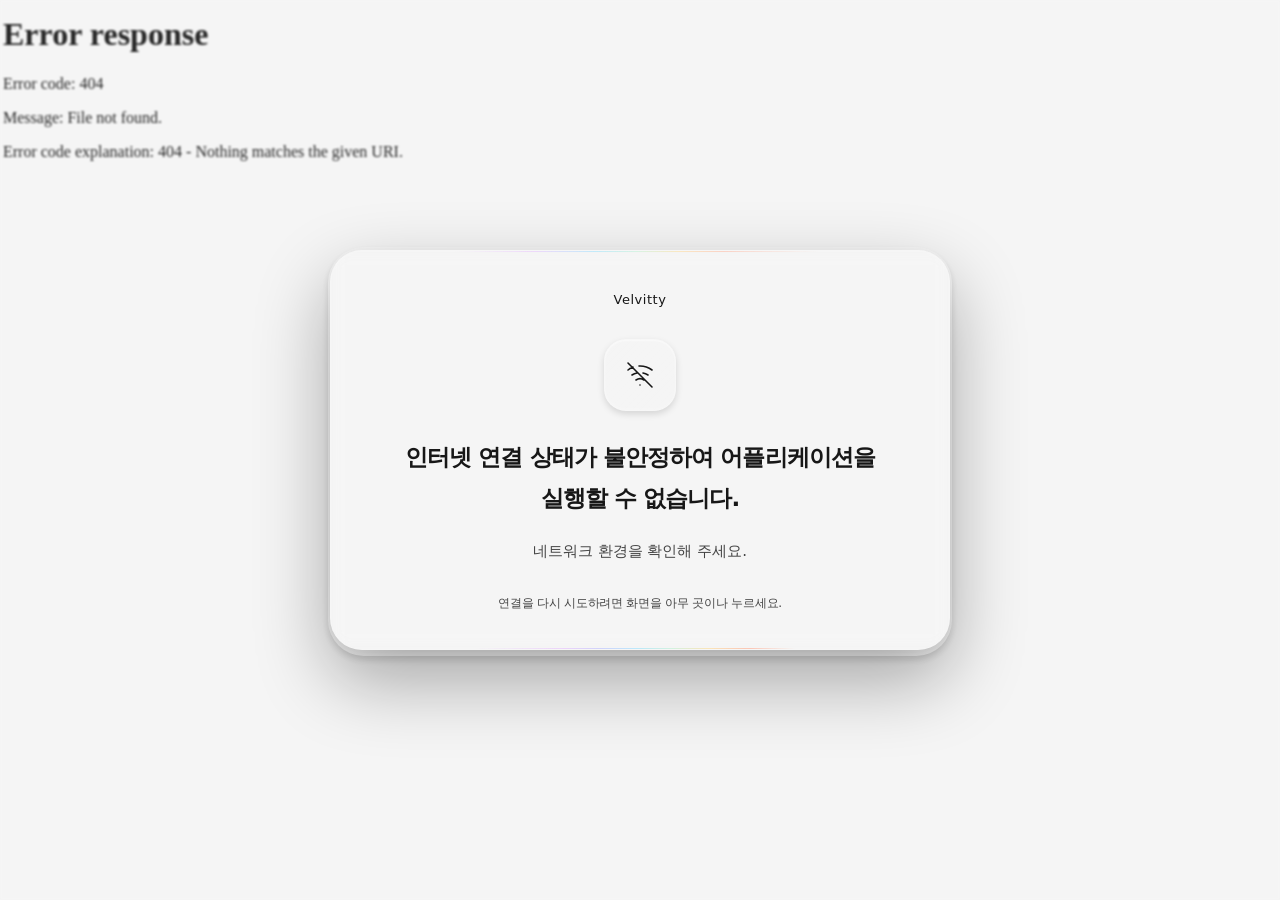
==== offline.html @ ba8aa524 "feat: add PWA launch and connection screens while preserving app paths Install manifests and scoped " ====
<!doctype html><html lang="ko"><head><meta charset="utf-8"><meta name="viewport" content="width=device-width,initial-scale=1"><meta name="theme-color" content="#181818"><title>Velvitty · 연결 확인</title><style>html{margin:0;min-height:100%;background:#181818}body{margin:0;position:fixed;inset:0;z-index:2147483647;display:grid;place-items:center;align-items:safe center;overflow:auto;box-sizing:border-box;padding:28px;background:var(--app-ui-background,#181818);color:#fff;font:16px/1.7 system-ui,-apple-system,"Noto Sans KR",sans-serif;text-align:center;isolation:isolate}
*{box-sizing:border-box}.app-backdrop{position:fixed;inset:-5px;z-index:-2;width:calc(100% + 10px);height:calc(100% + 10px);border:0;pointer-events:none;opacity:.84;filter:none;background:transparent}.scene{position:fixed;inset:0;z-index:-1;background:transparent;backdrop-filter:blur(1.3px);-webkit-backdrop-filter:blur(1.3px);pointer-events:none}
.glass{--lens-radius:32px;position:relative;isolation:isolate;width:min(620px,100%);padding:38px 42px 34px;border:1px solid #ffffff1a;border-radius:var(--lens-radius);background:transparent;backdrop-filter:blur(8.5px);-webkit-backdrop-filter:blur(8.5px);box-shadow:0 30px 75px #0005,0 3px 0 #ffffff05,inset 0 1px 2px #ffffff30,inset 0 -3px 4px #ffffff0d;pointer-events:none;filter:none;opacity:1}.lens-clip{position:absolute;inset:0;z-index:0;border-radius:inherit;overflow:hidden;pointer-events:none}.lens-optics{position:absolute;inset:0;z-index:0;border-radius:inherit;overflow:hidden;pointer-events:none;background:transparent;filter:none}.lens-copy{position:absolute;display:block;max-width:none;margin:0;padding:0;border:0;pointer-events:none;opacity:1;background:transparent;filter:none}.glass:before{content:"";position:absolute;z-index:2;inset:0;padding:1px;border-radius:inherit;pointer-events:none;background:conic-gradient(from 142deg at 50% 50%,transparent 0deg,#ff9d7f88 9deg,#ffd17377 19deg,#a8edc777 29deg,#88dcff88 39deg,#aeb4ff88 49deg,#e0acff77 59deg,transparent 78deg,transparent 175deg,#e0acff66 190deg,#88dcff77 205deg,#a8edc766 217deg,#ffd17366 229deg,#ff9d7f66 241deg,transparent 260deg,transparent 360deg);-webkit-mask:linear-gradient(#fff 0 0) content-box,linear-gradient(#fff 0 0);-webkit-mask-composite:xor;mask:linear-gradient(#fff 0 0) content-box,linear-gradient(#fff 0 0);mask-composite:exclude}.glass:after{content:"";position:absolute;z-index:2;inset:-4px -3px -7px;border-radius:calc(var(--lens-radius) + 4px);border:1px solid #ffffff0d;box-shadow:inset 0 -2px 3px #ffffff0d,0 4px 7px #0002;pointer-events:none}.brand{position:relative;z-index:3;margin:0 0 28px;color:#f4f4f4;font-size:13px;font-weight:500;letter-spacing:.04em;overflow-wrap:anywhere;text-shadow:0 1px 4px #0007}.symbol{position:relative;z-index:3;display:grid;place-items:center;width:72px;height:72px;margin:0 auto 26px;border:1px solid #ffffff35;border-radius:22px;background:linear-gradient(135deg,#ffffff14,#ffffff02);box-shadow:inset 0 1px 1px #ffffff70,inset 0 -2px 2px #ffffff20,0 3px 7px #0002;color:#fff}.symbol svg{width:32px;height:32px}.primary{position:relative;z-index:3;margin:0;font-size:clamp(18px,2.8vw,23px);line-height:1.75;font-weight:600;letter-spacing:-.04em;word-break:keep-all;overflow-wrap:anywhere;text-shadow:0 1px 5px #0008}.secondary{position:relative;z-index:3;margin:20px 0 29px;color:#f1f1f1;font-size:15px;line-height:1.75;word-break:keep-all;text-shadow:0 1px 4px #0007}.retry-note{position:relative;z-index:3;margin:27px 0 0;color:#e5e5e5;font-size:12px;line-height:1.8;word-break:keep-all;letter-spacing:-.02em;text-shadow:0 1px 3px #0006}.retry-surface{position:fixed;inset:0;z-index:5;width:100%;height:100%;margin:0;padding:0;border:0;background:transparent;cursor:pointer;outline:none}.retry-surface:focus-visible~.glass{outline:3px solid #fff;outline-offset:10px}
@media(max-width:540px){body{padding:20px}.glass{padding:28px 23px}.brand{margin-bottom:25px}.symbol{width:64px;height:64px;margin-bottom:23px}.secondary{font-size:14px;margin-top:17px;margin-bottom:25px}}

.glass{--lens-ink:#fff;--lens-muted:#ededed}.glass[data-surface="light"]{--lens-ink:#171717;--lens-muted:#444}.glass :is(.brand,.primary,.symbol){color:var(--lens-ink)}.glass :is(.secondary,.retry-note){color:var(--lens-muted)}.glass[data-surface="light"] :is(.brand,.primary,.secondary,.retry-note){text-shadow:none}
</style></head><body><iframe class="app-backdrop" src="./pwa-ui.html" title="" sandbox="allow-same-origin" tabindex="-1" inert aria-hidden="true"></iframe><button class="retry-surface" type="button" onclick="location.reload()" aria-label="연결을 다시 시도하려면 화면을 아무 곳이나 누르세요."></button><div class="scene" aria-hidden="true"></div><main class="glass" role="alert" aria-live="assertive" aria-labelledby="connection-message" aria-describedby="connection-guide"><h1 class="brand">Velvitty</h1><div class="symbol"><svg viewBox="0 0 32 32" fill="none" stroke="currentColor" stroke-width="1.6" stroke-linecap="round" stroke-linejoin="round" aria-hidden="true"><path d="M4 11a20 20 0 0 1 5-3m6-1a20 20 0 0 1 13 4M8 16a13 13 0 0 1 5-2m6 0a13 13 0 0 1 5 2M12 21a7 7 0 0 1 8 0M16 26h.01M4 4l24 24"/></svg></div><p class="primary" id="connection-message">인터넷 연결 상태가 불안정하여 어플리케이션을 실행할 수 없습니다.</p><p class="secondary" id="connection-guide">네트워크 환경을 확인해 주세요.</p><p class="retry-note">연결을 다시 시도하려면 화면을 아무 곳이나 누르세요.</p></main><script>function installGlassLens(root) {
  const doc = root.ownerDocument || root;
  const glass = root.querySelector('.glass');
  const backdrop = root.querySelector('.app-backdrop');
  if (!glass || !backdrop || glass.querySelector('.lens-optics')) return;
  const optics = doc.createElement('div');
  optics.className = 'lens-optics';
  optics.setAttribute('aria-hidden', 'true');
  const replica = doc.createElement('div');
  replica.className = 'lens-copy';
  replica.inert = true;
  const uiRoot = replica.attachShadow({mode: 'open'});
  optics.append(replica);
  const clip = doc.createElement('div');
  clip.className = 'lens-clip';
  clip.append(optics);
  glass.prepend(clip);
  const ns = 'http://www.w3.org/2000/svg';
  const id = 'pwa-glass-lens-' + Math.random().toString(36).slice(2);
  const svg = doc.createElementNS(ns, 'svg');
  svg.setAttribute('width', '0');
  svg.setAttribute('height', '0');
  svg.setAttribute('aria-hidden', 'true');
  svg.style.cssText = 'position:absolute;width:0;height:0;overflow:hidden;pointer-events:none';
  const defs = doc.createElementNS(ns, 'defs');
  const filter = doc.createElementNS(ns, 'filter');
  filter.id = id;
  filter.setAttribute('filterUnits', 'userSpaceOnUse');
  filter.setAttribute('x', '0');
  filter.setAttribute('y', '0');
  filter.setAttribute('color-interpolation-filters', 'sRGB');
  const map = doc.createElementNS(ns, 'feImage');
  map.setAttribute('result', 'normal');
  map.setAttribute('preserveAspectRatio', 'none');
  filter.append(map);
  const frost = doc.createElementNS(ns, 'feGaussianBlur');
  frost.setAttribute('in', 'SourceGraphic');
  frost.setAttribute('stdDeviation', '8.5');
  frost.setAttribute('result', 'frosted-ui');
  filter.append(frost);
  const channels = [
    ['r', 72, '1 0 0 0 0  0 0 0 0 0  0 0 0 0 0  0 0 0 1 0'],
    ['g', 64, '0 0 0 0 0  0 1 0 0 0  0 0 0 0 0  0 0 0 1 0'],
    ['b', 56, '0 0 0 0 0  0 0 0 0 0  0 0 1 0 0  0 0 0 1 0']
  ];
  for (const [channel, scale, values] of channels) {
    const displace = doc.createElementNS(ns, 'feDisplacementMap');
    displace.setAttribute('in', 'frosted-ui');
    displace.setAttribute('in2', 'normal');
    displace.setAttribute('scale', scale);
    displace.setAttribute('xChannelSelector', 'R');
    displace.setAttribute('yChannelSelector', 'G');
    displace.setAttribute('result', channel + '-displaced');
    const color = doc.createElementNS(ns, 'feColorMatrix');
    color.setAttribute('in', channel + '-displaced');
    color.setAttribute('values', values);
    color.setAttribute('result', channel);
    filter.append(displace, color);
  }
  const blendRG = doc.createElementNS(ns, 'feBlend');
  blendRG.setAttribute('in', 'r');
  blendRG.setAttribute('in2', 'g');
  blendRG.setAttribute('mode', 'screen');
  blendRG.setAttribute('result', 'rg');
  const blendRGB = doc.createElementNS(ns, 'feBlend');
  blendRGB.setAttribute('in', 'rg');
  blendRGB.setAttribute('in2', 'b');
  blendRGB.setAttribute('mode', 'screen');
  filter.append(blendRG, blendRGB);
  defs.append(filter);
  svg.append(defs);
  doc.body.append(svg);
  const canvas = doc.createElement('canvas');
  const ctx = canvas.getContext('2d');
  if (!ctx) return;
  let previous = '';
  let scheduled = false;
  function update() {
    scheduled = false;
    const box = optics.getBoundingClientRect();
    const w = Math.max(1, Math.ceil(box.width));
    const h = Math.max(1, Math.ceil(box.height));
    replica.style.filter = 'blur(' + Math.min(10, Math.max(7, w * .014)) + 'px)';
    replica.style.width = (innerWidth + 10) + 'px';
    replica.style.height = (innerHeight + 10) + 'px';
    replica.style.left = (-box.left - 5) + 'px';
    replica.style.top = (-box.top - 5) + 'px';
    const size = w + ':' + h;
    if (size === previous) return;
    previous = size;
    canvas.width = w;
    canvas.height = h;
    const image = ctx.createImageData(w, h);
    const radius = Math.min(32, w / 2, h / 2);
    const bevel = Math.min(28, w * .08, h * .08);
    for (let y = 0; y < h; y++) for (let x = 0; x < w; x++) {
      const dx = x + .5 - w / 2;
      const dy = y + .5 - h / 2;
      const qx = Math.abs(dx) - (w / 2 - radius);
      const qy = Math.abs(dy) - (h / 2 - radius);
      const ox = Math.max(qx, 0);
      const oy = Math.max(qy, 0);
      const length = Math.hypot(ox, oy);
      const distance = Math.min(Math.max(qx, qy), 0) + length - radius;
      let nx = 0, ny = 0;
      if (length > 0) { nx = Math.sign(dx) * ox / length; ny = Math.sign(dy) * oy / length; }
      else if (qx > qy) nx = Math.sign(dx); else ny = Math.sign(dy);
      const edge = Math.max(0, Math.min(1, 1 + distance / bevel));
      const bend = 18 * edge * edge * (2 - edge);
      const shiftX = -nx * bend - dx * .012;
      const shiftY = -ny * bend - dy * .012;
      const p = (y * w + x) * 4;
      image.data[p] = Math.max(0, Math.min(255, 128 + shiftX * 127 / 32));
      image.data[p + 1] = Math.max(0, Math.min(255, 128 + shiftY * 127 / 32));
      image.data[p + 2] = 128;
      image.data[p + 3] = 255;
    }
    ctx.putImageData(image, 0, 0);
    map.setAttribute('width', w);
    map.setAttribute('height', h);
    map.setAttribute('href', canvas.toDataURL('image/png'));
    filter.setAttribute('width', w);
    filter.setAttribute('height', h);
    frost.setAttribute('stdDeviation', Math.min(10, Math.max(7, w * .014)));
    optics.style.filter = 'url("#' + id + '")';
  }
  function schedule() { if (!scheduled) { scheduled = true; requestAnimationFrame(update); } }
  function copyStaticUI() {
    try {
      const page = backdrop.contentDocument;
      if (!page?.documentElement) return;
      const style = page.defaultView.getComputedStyle(page.body);
      let background = style.backgroundColor;
      let values = background.match(/[\d.]+/g)?.map(Number);
      if (!values || (values.length > 3 && values[3] < .9)) {
        background = page.defaultView.getComputedStyle(page.documentElement).backgroundColor;
        values = background.match(/[\d.]+/g)?.map(Number);
      }
      if (!values || (values.length > 3 && values[3] < .9)) {
        const ink = style.color.match(/[\d.]+/g)?.map(Number) || [240,240,240];
        values = (ink[0]+ink[1]+ink[2])/3 > 140 ? [24,24,24] : [245,245,245];
        background = 'rgb(' + values.join(',') + ')';
      }
      const light = .2126*values[0]+.7152*values[1]+.0722*values[2] > 140;
      glass.dataset.surface = light ? 'light' : 'dark';
      const surface = root.host || doc.body;
      surface.style.setProperty('--app-ui-background', background);
      const ui = doc.importNode(page.documentElement, true);
      ui.querySelectorAll('script,iframe,object,embed,meta,base').forEach(node => node.remove());
      for (const element of ui.querySelectorAll('*')) {
        for (const attribute of [...element.attributes]) if (/^on/i.test(attribute.name)) element.removeAttribute(attribute.name);
      }
      for (const style of ui.querySelectorAll('style')) style.textContent = style.textContent.replace(/:root\b/g, 'html');
      ui.inert = true;
      uiRoot.replaceChildren(ui);
      schedule();
    } catch (_) { /* The border-only lens remains available if a snapshot is not ready. */ }
  }
  backdrop.addEventListener('load', copyStaticUI);
  copyStaticUI();
  if ('ResizeObserver' in window) new ResizeObserver(schedule).observe(glass);
  addEventListener('resize', schedule, {passive: true});
  addEventListener('scroll', schedule, {passive: true, capture: true});
  root.host?.addEventListener('scroll', schedule, {passive: true});
  schedule();
}

installGlassLens(document);</script></body></html>
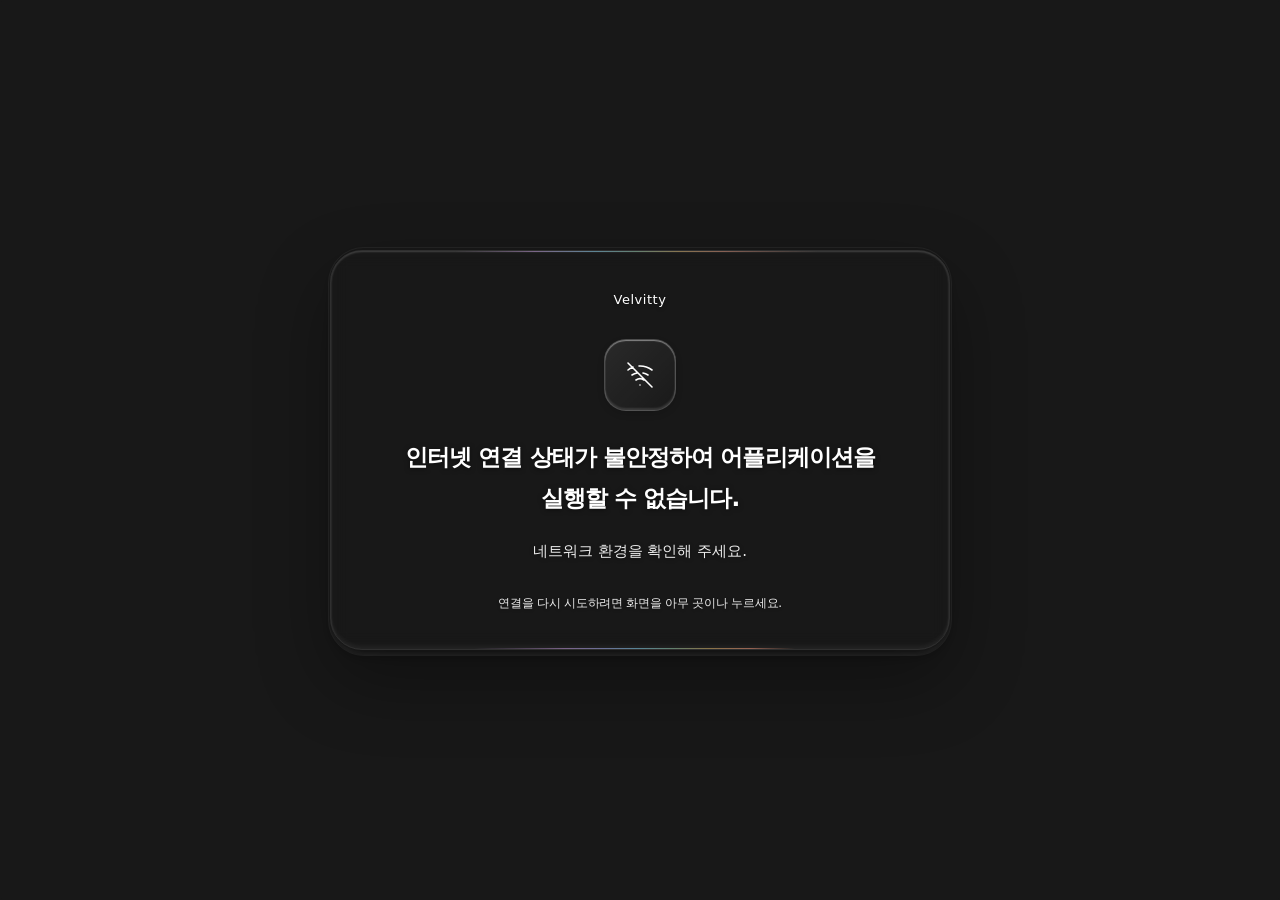
==== commit d4754f96: "fix: render offline glass background from the saved static app UI Hydrate the sandboxed background f" ====
--- a/offline.html
+++ b/offline.html
@@ -4,11 +4,16 @@
 @media(max-width:540px){body{padding:20px}.glass{padding:28px 23px}.brand{margin-bottom:25px}.symbol{width:64px;height:64px;margin-bottom:23px}.secondary{font-size:14px;margin-top:17px;margin-bottom:25px}}
 
 .glass{--lens-ink:#fff;--lens-muted:#ededed}.glass[data-surface="light"]{--lens-ink:#171717;--lens-muted:#444}.glass :is(.brand,.primary,.symbol){color:var(--lens-ink)}.glass :is(.secondary,.retry-note){color:var(--lens-muted)}.glass[data-surface="light"] :is(.brand,.primary,.secondary,.retry-note){text-shadow:none}
-</style></head><body><iframe class="app-backdrop" src="./pwa-ui.html" title="" sandbox="allow-same-origin" tabindex="-1" inert aria-hidden="true"></iframe><button class="retry-surface" type="button" onclick="location.reload()" aria-label="연결을 다시 시도하려면 화면을 아무 곳이나 누르세요."></button><div class="scene" aria-hidden="true"></div><main class="glass" role="alert" aria-live="assertive" aria-labelledby="connection-message" aria-describedby="connection-guide"><h1 class="brand">Velvitty</h1><div class="symbol"><svg viewBox="0 0 32 32" fill="none" stroke="currentColor" stroke-width="1.6" stroke-linecap="round" stroke-linejoin="round" aria-hidden="true"><path d="M4 11a20 20 0 0 1 5-3m6-1a20 20 0 0 1 13 4M8 16a13 13 0 0 1 5-2m6 0a13 13 0 0 1 5 2M12 21a7 7 0 0 1 8 0M16 26h.01M4 4l24 24"/></svg></div><p class="primary" id="connection-message">인터넷 연결 상태가 불안정하여 어플리케이션을 실행할 수 없습니다.</p><p class="secondary" id="connection-guide">네트워크 환경을 확인해 주세요.</p><p class="retry-note">연결을 다시 시도하려면 화면을 아무 곳이나 누르세요.</p></main><script>function installGlassLens(root) {
+</style></head><body><iframe class="app-backdrop" title="" sandbox="allow-same-origin" tabindex="-1" inert aria-hidden="true"></iframe><button class="retry-surface" type="button" onclick="location.reload()" aria-label="연결을 다시 시도하려면 화면을 아무 곳이나 누르세요."></button><div class="scene" aria-hidden="true"></div><main class="glass" role="alert" aria-live="assertive" aria-labelledby="connection-message" aria-describedby="connection-guide"><h1 class="brand">Velvitty</h1><div class="symbol"><svg viewBox="0 0 32 32" fill="none" stroke="currentColor" stroke-width="1.6" stroke-linecap="round" stroke-linejoin="round" aria-hidden="true"><path d="M4 11a20 20 0 0 1 5-3m6-1a20 20 0 0 1 13 4M8 16a13 13 0 0 1 5-2m6 0a13 13 0 0 1 5 2M12 21a7 7 0 0 1 8 0M16 26h.01M4 4l24 24"/></svg></div><p class="primary" id="connection-message">인터넷 연결 상태가 불안정하여 어플리케이션을 실행할 수 없습니다.</p><p class="secondary" id="connection-guide">네트워크 환경을 확인해 주세요.</p><p class="retry-note">연결을 다시 시도하려면 화면을 아무 곳이나 누르세요.</p></main><script>function installGlassLens(root) {
   const doc = root.ownerDocument || root;
   const glass = root.querySelector('.glass');
   const backdrop = root.querySelector('.app-backdrop');
   if (!glass || !backdrop || glass.querySelector('.lens-optics')) return;
+  // Sandboxed background frames cannot rely on service-worker navigation.
+  // Read only this application's saved UI and embed it without a network request.
+  backdrop.removeAttribute('src');
+  const uiScope = new URL('./', location.href).href;
+  readStaticUIFromCache(uiScope).then(html => { if (html) backdrop.srcdoc = html; }).catch(() => {});
   const optics = doc.createElement('div');
   optics.className = 'lens-optics';
   optics.setAttribute('aria-hidden', 'true');
@@ -134,7 +139,7 @@
   function copyStaticUI() {
     try {
       const page = backdrop.contentDocument;
-      if (!page?.documentElement) return;
+      if (!page?.documentElement || page.URL === 'about:blank') return;
       const style = page.defaultView.getComputedStyle(page.body);
       let background = style.backgroundColor;
       let values = background.match(/[\d.]+/g)?.map(Number);
@@ -171,4 +176,19 @@
   schedule();
 }
 
+async function readStaticUIFromCache(scopeURL) {
+  if (typeof caches === 'undefined') return '';
+  const marker = ':' + encodeURIComponent(scopeURL) + ':';
+  const uiURL = new URL('./pwa-ui.html', scopeURL).href;
+  const names = (await caches.keys()).filter(name => name.startsWith('velvitty-pwa:') && name.includes(marker) && name.endsWith(':shell')).reverse();
+  for (const cacheName of names) {
+    const response = await caches.match(uiURL, {cacheName});
+    if (response?.ok) {
+      const html = await response.text();
+      if (html.trim()) return html;
+    }
+  }
+  return '';
+}
+
 installGlassLens(document);</script></body></html>
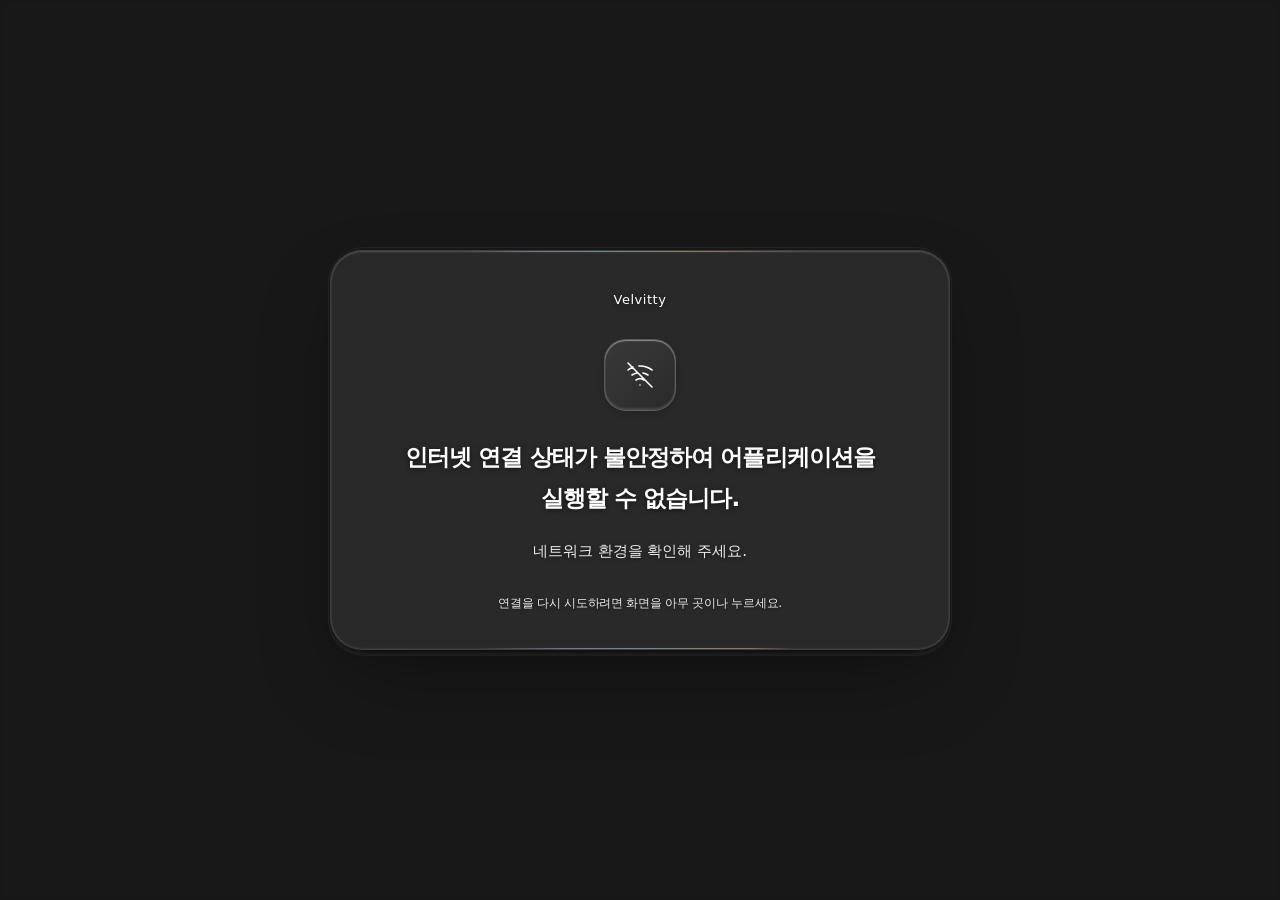
==== commit d5d96698: "feat: show immediate PWA startup feedback and adaptive glass panels Show the existing connection not" ====
--- a/offline.html
+++ b/offline.html
@@ -1,6 +1,6 @@
 <!doctype html><html lang="ko"><head><meta charset="utf-8"><meta name="viewport" content="width=device-width,initial-scale=1"><meta name="theme-color" content="#181818"><title>Velvitty · 연결 확인</title><style>html{margin:0;min-height:100%;background:#181818}body{margin:0;position:fixed;inset:0;z-index:2147483647;display:grid;place-items:center;align-items:safe center;overflow:auto;box-sizing:border-box;padding:28px;background:var(--app-ui-background,#181818);color:#fff;font:16px/1.7 system-ui,-apple-system,"Noto Sans KR",sans-serif;text-align:center;isolation:isolate}
-*{box-sizing:border-box}.app-backdrop{position:fixed;inset:-5px;z-index:-2;width:calc(100% + 10px);height:calc(100% + 10px);border:0;pointer-events:none;opacity:.84;filter:none;background:transparent}.scene{position:fixed;inset:0;z-index:-1;background:transparent;backdrop-filter:blur(1.3px);-webkit-backdrop-filter:blur(1.3px);pointer-events:none}
-.glass{--lens-radius:32px;position:relative;isolation:isolate;width:min(620px,100%);padding:38px 42px 34px;border:1px solid #ffffff1a;border-radius:var(--lens-radius);background:transparent;backdrop-filter:blur(8.5px);-webkit-backdrop-filter:blur(8.5px);box-shadow:0 30px 75px #0005,0 3px 0 #ffffff05,inset 0 1px 2px #ffffff30,inset 0 -3px 4px #ffffff0d;pointer-events:none;filter:none;opacity:1}.lens-clip{position:absolute;inset:0;z-index:0;border-radius:inherit;overflow:hidden;pointer-events:none}.lens-optics{position:absolute;inset:0;z-index:0;border-radius:inherit;overflow:hidden;pointer-events:none;background:transparent;filter:none}.lens-copy{position:absolute;display:block;max-width:none;margin:0;padding:0;border:0;pointer-events:none;opacity:1;background:transparent;filter:none}.glass:before{content:"";position:absolute;z-index:2;inset:0;padding:1px;border-radius:inherit;pointer-events:none;background:conic-gradient(from 142deg at 50% 50%,transparent 0deg,#ff9d7f88 9deg,#ffd17377 19deg,#a8edc777 29deg,#88dcff88 39deg,#aeb4ff88 49deg,#e0acff77 59deg,transparent 78deg,transparent 175deg,#e0acff66 190deg,#88dcff77 205deg,#a8edc766 217deg,#ffd17366 229deg,#ff9d7f66 241deg,transparent 260deg,transparent 360deg);-webkit-mask:linear-gradient(#fff 0 0) content-box,linear-gradient(#fff 0 0);-webkit-mask-composite:xor;mask:linear-gradient(#fff 0 0) content-box,linear-gradient(#fff 0 0);mask-composite:exclude}.glass:after{content:"";position:absolute;z-index:2;inset:-4px -3px -7px;border-radius:calc(var(--lens-radius) + 4px);border:1px solid #ffffff0d;box-shadow:inset 0 -2px 3px #ffffff0d,0 4px 7px #0002;pointer-events:none}.brand{position:relative;z-index:3;margin:0 0 28px;color:#f4f4f4;font-size:13px;font-weight:500;letter-spacing:.04em;overflow-wrap:anywhere;text-shadow:0 1px 4px #0007}.symbol{position:relative;z-index:3;display:grid;place-items:center;width:72px;height:72px;margin:0 auto 26px;border:1px solid #ffffff35;border-radius:22px;background:linear-gradient(135deg,#ffffff14,#ffffff02);box-shadow:inset 0 1px 1px #ffffff70,inset 0 -2px 2px #ffffff20,0 3px 7px #0002;color:#fff}.symbol svg{width:32px;height:32px}.primary{position:relative;z-index:3;margin:0;font-size:clamp(18px,2.8vw,23px);line-height:1.75;font-weight:600;letter-spacing:-.04em;word-break:keep-all;overflow-wrap:anywhere;text-shadow:0 1px 5px #0008}.secondary{position:relative;z-index:3;margin:20px 0 29px;color:#f1f1f1;font-size:15px;line-height:1.75;word-break:keep-all;text-shadow:0 1px 4px #0007}.retry-note{position:relative;z-index:3;margin:27px 0 0;color:#e5e5e5;font-size:12px;line-height:1.8;word-break:keep-all;letter-spacing:-.02em;text-shadow:0 1px 3px #0006}.retry-surface{position:fixed;inset:0;z-index:5;width:100%;height:100%;margin:0;padding:0;border:0;background:transparent;cursor:pointer;outline:none}.retry-surface:focus-visible~.glass{outline:3px solid #fff;outline-offset:10px}
+*{box-sizing:border-box}.app-backdrop{position:fixed;inset:-5px;z-index:-2;width:calc(100% + 10px);height:calc(100% + 10px);border:0;pointer-events:none;opacity:.84;filter:none;background:transparent}.scene{position:fixed;inset:0;z-index:-1;background:transparent;backdrop-filter:blur(1.8px);-webkit-backdrop-filter:blur(1.8px);pointer-events:none}
+.glass{--lens-radius:32px;position:relative;isolation:isolate;width:min(620px,100%);padding:38px 42px 34px;border:1px solid #ffffff1a;border-radius:var(--lens-radius);background:rgb(var(--glass-rgb,255 255 255)/var(--glass-alpha,.075));backdrop-filter:blur(8.5px);-webkit-backdrop-filter:blur(8.5px);box-shadow:0 36px 88px -22px rgb(0 0 0/var(--glass-shadow-opacity,.34)),0 12px 32px -10px #0000002e,0 2px 8px -3px #0000001a,inset 0 1px 2px #ffffff30,inset 0 -1px 2px #ffffff12;pointer-events:none;filter:none;opacity:1}.lens-clip{position:absolute;inset:0;z-index:0;border-radius:inherit;overflow:hidden;pointer-events:none}.lens-optics{position:absolute;inset:0;z-index:0;border-radius:inherit;overflow:hidden;pointer-events:none;background:transparent;filter:none}.lens-copy{position:absolute;display:block;max-width:none;margin:0;padding:0;border:0;pointer-events:none;opacity:calc(1 - var(--glass-alpha,.075));background:transparent;filter:none}.glass:before{content:"";position:absolute;z-index:2;inset:0;padding:1px;border-radius:inherit;pointer-events:none;background:conic-gradient(from 142deg at 50% 50%,transparent 0deg,#ff9d7f88 9deg,#ffd17377 19deg,#a8edc777 29deg,#88dcff88 39deg,#aeb4ff88 49deg,#e0acff77 59deg,transparent 78deg,transparent 175deg,#e0acff66 190deg,#88dcff77 205deg,#a8edc766 217deg,#ffd17366 229deg,#ff9d7f66 241deg,transparent 260deg,transparent 360deg);-webkit-mask:linear-gradient(#fff 0 0) content-box,linear-gradient(#fff 0 0);-webkit-mask-composite:xor;mask:linear-gradient(#fff 0 0) content-box,linear-gradient(#fff 0 0);mask-composite:exclude}.glass:after{content:"";position:absolute;z-index:2;inset:-4px -3px -7px;border-radius:calc(var(--lens-radius) + 4px);border:1px solid #ffffff0d;box-shadow:inset 0 -2px 3px #ffffff0d;pointer-events:none}.brand{position:relative;z-index:3;margin:0 0 28px;color:#f4f4f4;font-size:13px;font-weight:500;letter-spacing:.04em;overflow-wrap:anywhere;text-shadow:0 1px 4px #0007}.symbol{position:relative;z-index:3;display:grid;place-items:center;width:72px;height:72px;margin:0 auto 26px;border:1px solid #ffffff35;border-radius:22px;background:linear-gradient(135deg,#ffffff14,#ffffff02);box-shadow:inset 0 1px 1px #ffffff70,inset 0 -2px 2px #ffffff20,0 3px 7px #0002;color:#fff}.symbol svg{width:32px;height:32px}.primary{position:relative;z-index:3;margin:0;font-size:clamp(18px,2.8vw,23px);line-height:1.75;font-weight:600;letter-spacing:-.04em;word-break:keep-all;overflow-wrap:anywhere;text-shadow:0 1px 5px #0008}.secondary{position:relative;z-index:3;margin:20px 0 29px;color:#f1f1f1;font-size:15px;line-height:1.75;word-break:keep-all;text-shadow:0 1px 4px #0007}.retry-note{position:relative;z-index:3;margin:27px 0 0;color:#e5e5e5;font-size:12px;line-height:1.8;word-break:keep-all;letter-spacing:-.02em;text-shadow:0 1px 3px #0006}.retry-surface{position:fixed;inset:0;z-index:5;width:100%;height:100%;margin:0;padding:0;border:0;background:transparent;cursor:pointer;outline:none}.retry-surface:focus-visible~.glass{outline:3px solid #fff;outline-offset:10px}
 @media(max-width:540px){body{padding:20px}.glass{padding:28px 23px}.brand{margin-bottom:25px}.symbol{width:64px;height:64px;margin-bottom:23px}.secondary{font-size:14px;margin-top:17px;margin-bottom:25px}}
 
 .glass{--lens-ink:#fff;--lens-muted:#ededed}.glass[data-surface="light"]{--lens-ink:#171717;--lens-muted:#444}.glass :is(.brand,.primary,.symbol){color:var(--lens-ink)}.glass :is(.secondary,.retry-note){color:var(--lens-muted)}.glass[data-surface="light"] :is(.brand,.primary,.secondary,.retry-note){text-shadow:none}
@@ -154,6 +154,7 @@
       }
       const light = .2126*values[0]+.7152*values[1]+.0722*values[2] > 140;
       glass.dataset.surface = light ? 'light' : 'dark';
+      applyGlassMaterial(glass, (.2126 * values[0] + .7152 * values[1] + .0722 * values[2]) / 255, light);
       const surface = root.host || doc.body;
       surface.style.setProperty('--app-ui-background', background);
       const ui = doc.importNode(page.documentElement, true);
@@ -191,4 +192,11 @@
   return '';
 }
 
+function applyGlassMaterial(glass, brightness, light) {
+  const middleTone = 1 - Math.abs(brightness * 2 - 1);
+  glass.style.setProperty('--glass-alpha', (.055 + .075 * middleTone).toFixed(3));
+  glass.style.setProperty('--glass-rgb', light ? '255 255 255' : '12 12 12');
+  glass.style.setProperty('--glass-shadow-opacity', (.42 - .16 * brightness).toFixed(3));
+}
+
 installGlassLens(document);</script></body></html>
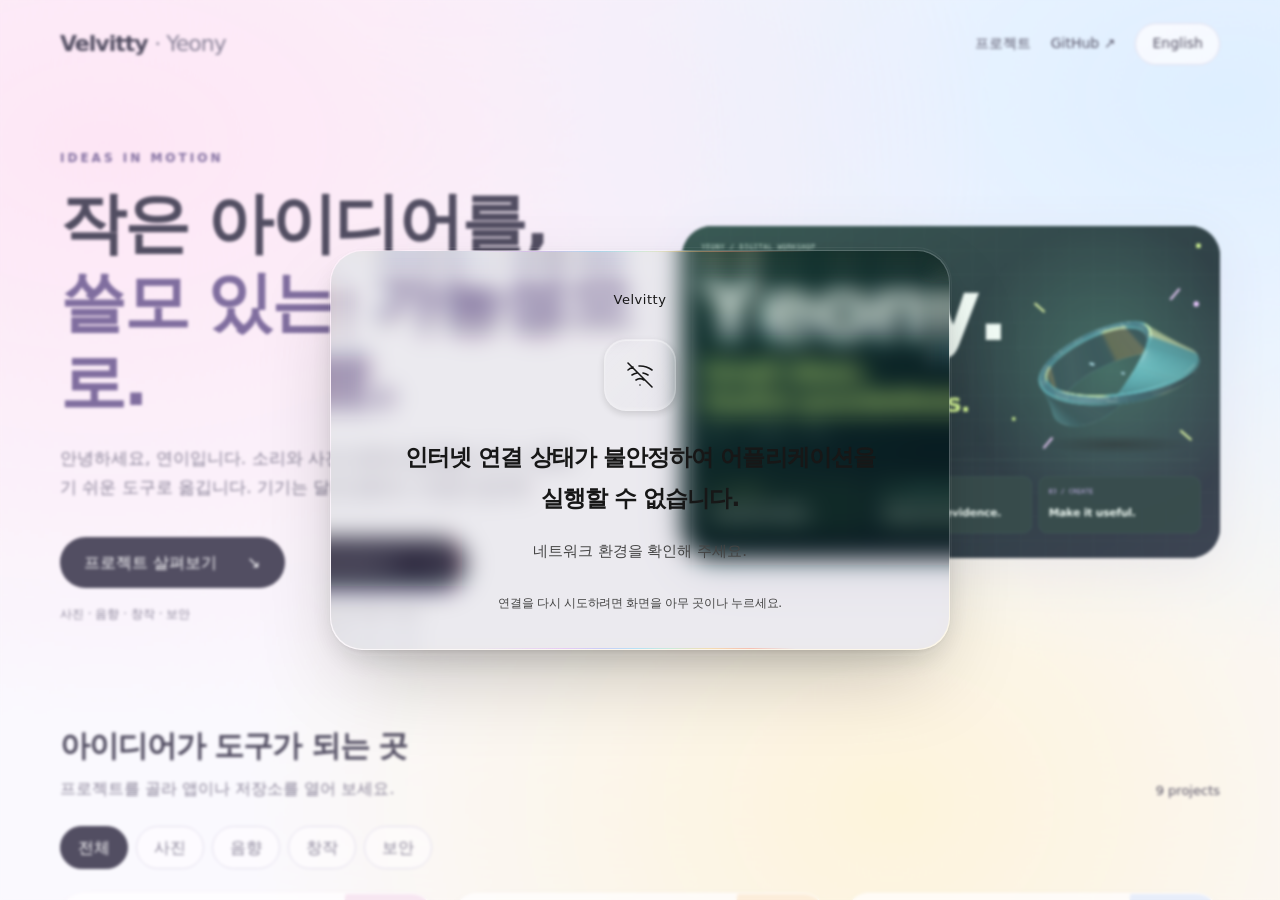
==== commit c3248387: "fix: render the app UI background without a cache prerequisite Embed the inert static UI in startup " ====
--- a/offline.html
+++ b/offline.html
@@ -1,10 +1,56 @@
 <!doctype html><html lang="ko"><head><meta charset="utf-8"><meta name="viewport" content="width=device-width,initial-scale=1"><meta name="theme-color" content="#181818"><title>Velvitty · 연결 확인</title><style>html{margin:0;min-height:100%;background:#181818}body{margin:0;position:fixed;inset:0;z-index:2147483647;display:grid;place-items:center;align-items:safe center;overflow:auto;box-sizing:border-box;padding:28px;background:var(--app-ui-background,#181818);color:#fff;font:16px/1.7 system-ui,-apple-system,"Noto Sans KR",sans-serif;text-align:center;isolation:isolate}
-*{box-sizing:border-box}.app-backdrop{position:fixed;inset:-5px;z-index:-2;width:calc(100% + 10px);height:calc(100% + 10px);border:0;pointer-events:none;opacity:.84;filter:none;background:transparent}.scene{position:fixed;inset:0;z-index:-1;background:transparent;backdrop-filter:blur(1.8px);-webkit-backdrop-filter:blur(1.8px);pointer-events:none}
-.glass{--lens-radius:32px;position:relative;isolation:isolate;width:min(620px,100%);padding:38px 42px 34px;border:1px solid #ffffff1a;border-radius:var(--lens-radius);background:rgb(var(--glass-rgb,255 255 255)/var(--glass-alpha,.075));backdrop-filter:blur(8.5px);-webkit-backdrop-filter:blur(8.5px);box-shadow:0 36px 88px -22px rgb(0 0 0/var(--glass-shadow-opacity,.34)),0 12px 32px -10px #0000002e,0 2px 8px -3px #0000001a,inset 0 1px 2px #ffffff30,inset 0 -1px 2px #ffffff12;pointer-events:none;filter:none;opacity:1}.lens-clip{position:absolute;inset:0;z-index:0;border-radius:inherit;overflow:hidden;pointer-events:none}.lens-optics{position:absolute;inset:0;z-index:0;border-radius:inherit;overflow:hidden;pointer-events:none;background:transparent;filter:none}.lens-copy{position:absolute;display:block;max-width:none;margin:0;padding:0;border:0;pointer-events:none;opacity:calc(1 - var(--glass-alpha,.075));background:transparent;filter:none}.glass:before{content:"";position:absolute;z-index:2;inset:0;padding:1px;border-radius:inherit;pointer-events:none;background:conic-gradient(from 142deg at 50% 50%,transparent 0deg,#ff9d7f88 9deg,#ffd17377 19deg,#a8edc777 29deg,#88dcff88 39deg,#aeb4ff88 49deg,#e0acff77 59deg,transparent 78deg,transparent 175deg,#e0acff66 190deg,#88dcff77 205deg,#a8edc766 217deg,#ffd17366 229deg,#ff9d7f66 241deg,transparent 260deg,transparent 360deg);-webkit-mask:linear-gradient(#fff 0 0) content-box,linear-gradient(#fff 0 0);-webkit-mask-composite:xor;mask:linear-gradient(#fff 0 0) content-box,linear-gradient(#fff 0 0);mask-composite:exclude}.glass:after{content:"";position:absolute;z-index:2;inset:-4px -3px -7px;border-radius:calc(var(--lens-radius) + 4px);border:1px solid #ffffff0d;box-shadow:inset 0 -2px 3px #ffffff0d;pointer-events:none}.brand{position:relative;z-index:3;margin:0 0 28px;color:#f4f4f4;font-size:13px;font-weight:500;letter-spacing:.04em;overflow-wrap:anywhere;text-shadow:0 1px 4px #0007}.symbol{position:relative;z-index:3;display:grid;place-items:center;width:72px;height:72px;margin:0 auto 26px;border:1px solid #ffffff35;border-radius:22px;background:linear-gradient(135deg,#ffffff14,#ffffff02);box-shadow:inset 0 1px 1px #ffffff70,inset 0 -2px 2px #ffffff20,0 3px 7px #0002;color:#fff}.symbol svg{width:32px;height:32px}.primary{position:relative;z-index:3;margin:0;font-size:clamp(18px,2.8vw,23px);line-height:1.75;font-weight:600;letter-spacing:-.04em;word-break:keep-all;overflow-wrap:anywhere;text-shadow:0 1px 5px #0008}.secondary{position:relative;z-index:3;margin:20px 0 29px;color:#f1f1f1;font-size:15px;line-height:1.75;word-break:keep-all;text-shadow:0 1px 4px #0007}.retry-note{position:relative;z-index:3;margin:27px 0 0;color:#e5e5e5;font-size:12px;line-height:1.8;word-break:keep-all;letter-spacing:-.02em;text-shadow:0 1px 3px #0006}.retry-surface{position:fixed;inset:0;z-index:5;width:100%;height:100%;margin:0;padding:0;border:0;background:transparent;cursor:pointer;outline:none}.retry-surface:focus-visible~.glass{outline:3px solid #fff;outline-offset:10px}
+*{box-sizing:border-box}.app-backdrop{position:fixed;inset:-5px;z-index:0;width:calc(100% + 10px);height:calc(100% + 10px);border:0;pointer-events:none;opacity:.84;filter:none;background:transparent}.scene{position:fixed;inset:0;z-index:1;background:transparent;backdrop-filter:blur(1.8px);-webkit-backdrop-filter:blur(1.8px);pointer-events:none}
+.glass{--lens-radius:32px;position:relative;z-index:2;isolation:isolate;width:min(620px,100%);padding:38px 42px 34px;border:1px solid #ffffff1a;border-radius:var(--lens-radius);background:rgb(var(--glass-rgb,255 255 255)/var(--glass-alpha,.075));backdrop-filter:blur(8.5px);-webkit-backdrop-filter:blur(8.5px);box-shadow:0 36px 88px -22px rgb(0 0 0/var(--glass-shadow-opacity,.34)),0 12px 32px -10px #0000002e,0 2px 8px -3px #0000001a,inset 0 1px 2px #ffffff30,inset 0 -1px 2px #ffffff12;pointer-events:none;filter:none;opacity:1}.lens-clip{position:absolute;inset:0;z-index:0;border-radius:inherit;overflow:hidden;pointer-events:none}.lens-optics{position:absolute;inset:0;z-index:0;border-radius:inherit;overflow:hidden;pointer-events:none;background:transparent;filter:none}.lens-copy{position:absolute;display:block;max-width:none;margin:0;padding:0;border:0;pointer-events:none;opacity:calc(1 - var(--glass-alpha,.075));background:transparent;filter:none}.glass:before{content:"";position:absolute;z-index:2;inset:0;padding:1px;border-radius:inherit;pointer-events:none;background:conic-gradient(from 142deg at 50% 50%,transparent 0deg,#ff9d7f88 9deg,#ffd17377 19deg,#a8edc777 29deg,#88dcff88 39deg,#aeb4ff88 49deg,#e0acff77 59deg,transparent 78deg,transparent 175deg,#e0acff66 190deg,#88dcff77 205deg,#a8edc766 217deg,#ffd17366 229deg,#ff9d7f66 241deg,transparent 260deg,transparent 360deg);-webkit-mask:linear-gradient(#fff 0 0) content-box,linear-gradient(#fff 0 0);-webkit-mask-composite:xor;mask:linear-gradient(#fff 0 0) content-box,linear-gradient(#fff 0 0);mask-composite:exclude}.glass:after{content:"";position:absolute;z-index:2;inset:-4px -3px -7px;border-radius:calc(var(--lens-radius) + 4px);border:1px solid #ffffff0d;box-shadow:inset 0 -2px 3px #ffffff0d;pointer-events:none}.brand{position:relative;z-index:3;margin:0 0 28px;color:#f4f4f4;font-size:13px;font-weight:500;letter-spacing:.04em;overflow-wrap:anywhere;text-shadow:0 1px 4px #0007}.symbol{position:relative;z-index:3;display:grid;place-items:center;width:72px;height:72px;margin:0 auto 26px;border:1px solid #ffffff35;border-radius:22px;background:linear-gradient(135deg,#ffffff14,#ffffff02);box-shadow:inset 0 1px 1px #ffffff70,inset 0 -2px 2px #ffffff20,0 3px 7px #0002;color:#fff}.symbol svg{width:32px;height:32px}.primary{position:relative;z-index:3;margin:0;font-size:clamp(18px,2.8vw,23px);line-height:1.75;font-weight:600;letter-spacing:-.04em;word-break:keep-all;overflow-wrap:anywhere;text-shadow:0 1px 5px #0008}.secondary{position:relative;z-index:3;margin:20px 0 29px;color:#f1f1f1;font-size:15px;line-height:1.75;word-break:keep-all;text-shadow:0 1px 4px #0007}.retry-note{position:relative;z-index:3;margin:27px 0 0;color:#e5e5e5;font-size:12px;line-height:1.8;word-break:keep-all;letter-spacing:-.02em;text-shadow:0 1px 3px #0006}.retry-surface{position:fixed;inset:0;z-index:5;width:100%;height:100%;margin:0;padding:0;border:0;background:transparent;cursor:pointer;outline:none}.retry-surface:focus-visible~.glass{outline:3px solid #fff;outline-offset:10px}
 @media(max-width:540px){body{padding:20px}.glass{padding:28px 23px}.brand{margin-bottom:25px}.symbol{width:64px;height:64px;margin-bottom:23px}.secondary{font-size:14px;margin-top:17px;margin-bottom:25px}}
 
 .glass{--lens-ink:#fff;--lens-muted:#ededed}.glass[data-surface="light"]{--lens-ink:#171717;--lens-muted:#444}.glass :is(.brand,.primary,.symbol){color:var(--lens-ink)}.glass :is(.secondary,.retry-note){color:var(--lens-muted)}.glass[data-surface="light"] :is(.brand,.primary,.secondary,.retry-note){text-shadow:none}
-</style></head><body><iframe class="app-backdrop" title="" sandbox="allow-same-origin" tabindex="-1" inert aria-hidden="true"></iframe><button class="retry-surface" type="button" onclick="location.reload()" aria-label="연결을 다시 시도하려면 화면을 아무 곳이나 누르세요."></button><div class="scene" aria-hidden="true"></div><main class="glass" role="alert" aria-live="assertive" aria-labelledby="connection-message" aria-describedby="connection-guide"><h1 class="brand">Velvitty</h1><div class="symbol"><svg viewBox="0 0 32 32" fill="none" stroke="currentColor" stroke-width="1.6" stroke-linecap="round" stroke-linejoin="round" aria-hidden="true"><path d="M4 11a20 20 0 0 1 5-3m6-1a20 20 0 0 1 13 4M8 16a13 13 0 0 1 5-2m6 0a13 13 0 0 1 5 2M12 21a7 7 0 0 1 8 0M16 26h.01M4 4l24 24"/></svg></div><p class="primary" id="connection-message">인터넷 연결 상태가 불안정하여 어플리케이션을 실행할 수 없습니다.</p><p class="secondary" id="connection-guide">네트워크 환경을 확인해 주세요.</p><p class="retry-note">연결을 다시 시도하려면 화면을 아무 곳이나 누르세요.</p></main><script>function installGlassLens(root) {
+</style></head><body><iframe class="app-backdrop" title="" sandbox="allow-same-origin" tabindex="-1" inert aria-hidden="true" srcdoc="&lt;!doctype html&gt;
+&lt;html lang=&quot;ko&quot;&gt;
+&lt;head&gt;&lt;base href=&quot;./&quot;&gt;&lt;meta http-equiv=&quot;Content-Security-Policy&quot; content=&quot;default-src &#x27;none&#x27;; script-src &#x27;none&#x27;; connect-src &#x27;none&#x27;; style-src &#x27;self&#x27; &#x27;unsafe-inline&#x27; https:; img-src &#x27;self&#x27; data: https:; font-src &#x27;self&#x27; data: https:; frame-src &#x27;none&#x27;; object-src &#x27;none&#x27;; form-action &#x27;none&#x27;; base-uri &#x27;self&#x27;&quot;&gt;&lt;style&gt;html{pointer-events:none!important}*{animation-play-state:paused!important;caret-color:transparent!important}&lt;/style&gt;
+&lt;meta charset=&quot;utf-8&quot;&gt;
+&lt;meta name=&quot;viewport&quot; content=&quot;width=device-width,initial-scale=1,viewport-fit=cover&quot;&gt;
+
+
+&lt;meta name=&quot;description&quot; content=&quot;Velvitty · 연이의 사진, 음향, 창작과 보안을 위한 브라우저 도구.&quot;&gt;
+&lt;title&gt;Velvitty — Ideas in motion&lt;/title&gt;
+&lt;style&gt;
+:root{color-scheme:light;--ink:#322e45;--muted:#706a82;--line:#dcd8e8;--glass:#ffffffb8;--purple:#68548d}*{box-sizing:border-box}html{scroll-behavior:smooth}body{margin:0;color:var(--ink);font:16px/1.7 system-ui,-apple-system,&quot;Noto Sans KR&quot;,sans-serif;background:#faf9fe;overflow-x:hidden}a{color:inherit;text-decoration:none}button{font:inherit;cursor:pointer}a:focus-visible,button:focus-visible{outline:3px solid #a392ce;outline-offset:5px}.aurora{position:fixed;inset:-15%;pointer-events:none;z-index:-1;background:radial-gradient(ellipse at 18% 24%,#ffd7eeaa,transparent 46%),radial-gradient(ellipse at 85% 20%,#cfeaffcc,transparent 43%),radial-gradient(ellipse at 65% 80%,#fff0bfaa,transparent 42%);animation:drift 16s ease-in-out infinite alternate}@keyframes drift{to{transform:translate(5%,4%) rotate(7deg)}}.wrap{width:min(1160px,calc(100% - 48px));margin:auto}header{display:flex;align-items:center;justify-content:space-between;gap:20px;flex-wrap:wrap;padding:28px 0}.brand{font-size:22px;font-weight:780;letter-spacing:-1px}.brand span{font-weight:400;color:var(--muted)}nav{display:flex;align-items:center;gap:20px;font-size:14px}.language{border:1px solid var(--line);border-radius:99px;background:var(--glass);color:var(--ink);padding:8px 16px}.hero{padding:55px 0 20px;display:grid;grid-template-columns:1.1fr 1fr;align-items:center;gap:30px}.eyebrow{text-transform:uppercase;letter-spacing:3px;color:var(--purple);font-size:12px;font-weight:700}h1{font-size:clamp(36px,5.5vw,66px);line-height:1.2;letter-spacing:-2.5px;margin:16px 0 22px}h1 span{color:var(--purple)}.lead{color:var(--muted);max-width:520px;font-size:17px}.primary{display:inline-flex;align-items:center;gap:30px;background:var(--ink);color:#fff;border-radius:99px;padding:12px 24px;margin-top:18px}.art{margin:0;min-width:0}.art img{width:100%;height:auto;display:block;border-radius:30px;box-shadow:0 12px 50px #7e6aa519}.note{font-size:12px;color:var(--muted);margin-top:16px}.section-top{display:flex;justify-content:space-between;gap:24px;align-items:end;margin:70px 0 24px}h2{font-size:30px;line-height:1.3;letter-spacing:-1px;margin:0 0 10px}.sub{margin:0;color:var(--muted)}.count{font-size:13px;white-space:nowrap}.filters{display:flex;gap:8px;flex-wrap:wrap;margin:0 0 24px}.filter{border:1px solid var(--line);border-radius:99px;background:#fff8;color:var(--muted);padding:7px 17px}.filter[aria-pressed=true]{background:var(--ink);color:white;border-color:var(--ink)}.grid{display:grid;grid-template-columns:repeat(3,minmax(0,1fr));gap:18px}.card{position:relative;padding:26px;border:1px solid #fff;border-radius:24px;background:var(--glass);box-shadow:0 10px 24px #7e6aa508;transition:transform .2s,box-shadow .2s;overflow:hidden;display:flex;flex-direction:column;min-height:270px}.card:hover{transform:translateY(-5px);box-shadow:0 16px 36px #7e6aa51b}.card:before{content:&quot;&quot;;position:absolute;width:140px;height:140px;border-radius:50%;background:var(--tint,#ece5ff);right:-50px;top:-55px;opacity:.8;transition:transform .4s}.card:hover:before{transform:scale(1.5)}.mark{font-size:13px;letter-spacing:2px;color:var(--purple);height:30px;font-weight:800;position:relative}.card h3{font-size:23px;letter-spacing:-.7px;margin:12px 0 10px}.card p{font-size:14px;color:var(--muted);margin:0 0 22px}.card .links{display:flex;gap:16px;font-size:13px;font-weight:650;margin-top:auto;align-items:center}.go{display:inline-flex;gap:10px;align-items:center}.source{font-weight:400;color:var(--muted)}.go:hover,.source:hover{text-decoration:underline}.card[hidden]{display:none}.approach{display:grid;grid-template-columns:1fr 1fr;gap:40px;padding:40px;background:#ffffff80;border:1px solid white;border-radius:26px;margin:60px 0}.approach p{color:var(--muted);margin:12px 0 0}.labels{display:flex;gap:10px;flex-wrap:wrap;align-content:center}.labels span{padding:9px 15px;border:1px solid var(--line);border-radius:99px;font-size:14px}footer{display:flex;justify-content:space-between;flex-wrap:wrap;gap:20px;padding:20px 0 88px;color:var(--muted);font-size:13px}@media(max-width:900px){.hero{grid-template-columns:1fr;padding-top:25px}.hero-text{max-width:650px}.art{max-width:680px;margin:20px auto 0}.grid{grid-template-columns:repeat(2,minmax(0,1fr))}.approach{grid-template-columns:1fr;gap:20px}}@media(max-width:560px){.wrap{width:calc(100% - 32px)}header{padding:20px 0}nav{gap:14px;font-size:12px}.brand{font-size:20px}.hero{gap:12px}h1{letter-spacing:-1.5px}.lead{font-size:15px}.grid{grid-template-columns:1fr}.card{min-height:240px}.section-top{margin-top:45px}h2{font-size:26px}.approach{padding:25px}.art img{border-radius:20px}}@media(prefers-reduced-motion:reduce){html{scroll-behavior:auto}*,*:before{animation:none!important;transition:none!important}.art img{visibility:hidden}.art{display:none}}
+&lt;/style&gt;
+&lt;meta name=&quot;theme-color&quot; content=&quot;#faf9fe&quot;&gt;
+
+
+
+&lt;meta name=&quot;mobile-web-app-capable&quot; content=&quot;yes&quot;&gt;
+&lt;meta name=&quot;apple-mobile-web-app-capable&quot; content=&quot;yes&quot;&gt;
+&lt;meta name=&quot;apple-mobile-web-app-status-bar-style&quot; content=&quot;default&quot;&gt;
+
+
+&lt;/head&gt;
+&lt;body inert&gt;
+&lt;div class=&quot;aurora&quot; aria-hidden=&quot;true&quot;&gt;&lt;/div&gt;
+&lt;div class=&quot;wrap&quot;&gt;
+&lt;header&gt;&lt;a class=&quot;brand&quot; href=&quot;./&quot;&gt;Velvitty &lt;span&gt;· Yeony&lt;/span&gt;&lt;/a&gt;&lt;nav aria-label=&quot;주 메뉴&quot;&gt;&lt;a href=&quot;#projects&quot; data-en=&quot;Projects&quot;&gt;프로젝트&lt;/a&gt;&lt;a href=&quot;https://github.com/Velvitty&quot; target=&quot;_blank&quot; rel=&quot;noopener&quot;&gt;GitHub ↗&lt;/a&gt;&lt;button class=&quot;language&quot; id=&quot;language&quot; type=&quot;button&quot;&gt;English&lt;/button&gt;&lt;/nav&gt;&lt;/header&gt;
+&lt;main&gt;
+&lt;section class=&quot;hero&quot;&gt;&lt;div class=&quot;hero-text&quot;&gt;&lt;div class=&quot;eyebrow&quot;&gt;Ideas in motion&lt;/div&gt;&lt;h1 data-en=&quot;Small ideas.&amp;lt;br&amp;gt;&amp;lt;span&amp;gt;Useful possibilities.&amp;lt;/span&amp;gt;&quot;&gt;작은 아이디어를,&lt;br&gt;&lt;span&gt;쓸모 있는 가능성으로.&lt;/span&gt;&lt;/h1&gt;&lt;p class=&quot;lead&quot; data-en=&quot;I&amp;#x27;m Yeony. I turn the principles of sound, photography, and creativity into tools that are easy to use, across devices.&quot;&gt;안녕하세요, 연이입니다. 소리와 사진, 창작의 원리를 누구나 사용하기 쉬운 도구로 옮깁니다. 기기는 달라도, 쓰임은 같도록.&lt;/p&gt;&lt;a class=&quot;primary&quot; href=&quot;#projects&quot;&gt;&lt;span data-en=&quot;Explore projects&quot;&gt;프로젝트 살펴보기&lt;/span&gt;&lt;span aria-hidden=&quot;true&quot;&gt;↘&lt;/span&gt;&lt;/a&gt;&lt;p class=&quot;note&quot; data-en=&quot;Photography · Audio · Creativity · Security&quot;&gt;사진 · 음향 · 창작 · 보안&lt;/p&gt;&lt;/div&gt;&lt;figure class=&quot;art&quot;&gt;&lt;picture&gt;&lt;source media=&quot;(max-width:560px)&quot; srcset=&quot;./assets/studio/hero-mobius-smooth-mobile.svg&quot;&gt;&lt;img src=&quot;./assets/studio/hero-mobius-smooth.svg&quot; alt=&quot;Velvitty의 오로라와 흐르는 뫼비우스 띠&quot; width=&quot;1200&quot; height=&quot;480&quot; fetchpriority=&quot;high&quot;&gt;&lt;/picture&gt;&lt;/figure&gt;&lt;/section&gt;
+&lt;section id=&quot;projects&quot; aria-labelledby=&quot;projects-title&quot;&gt;&lt;div class=&quot;section-top&quot;&gt;&lt;div&gt;&lt;h2 id=&quot;projects-title&quot; data-en=&quot;Where ideas become tools&quot;&gt;아이디어가 도구가 되는 곳&lt;/h2&gt;&lt;p class=&quot;sub&quot; data-en=&quot;Choose a project to open its app or repository.&quot;&gt;프로젝트를 골라 앱이나 저장소를 열어 보세요.&lt;/p&gt;&lt;/div&gt;&lt;span class=&quot;count&quot; id=&quot;count&quot; aria-live=&quot;polite&quot;&gt;9 projects&lt;/span&gt;&lt;/div&gt;&lt;div class=&quot;filters&quot; role=&quot;group&quot; aria-label=&quot;프로젝트 분야&quot;&gt;&lt;button class=&quot;filter&quot; data-filter=&quot;all&quot; aria-pressed=&quot;true&quot; data-en=&quot;All&quot;&gt;전체&lt;/button&gt;&lt;button class=&quot;filter&quot; data-filter=&quot;photo&quot; aria-pressed=&quot;false&quot; data-en=&quot;Photography&quot;&gt;사진&lt;/button&gt;&lt;button class=&quot;filter&quot; data-filter=&quot;audio&quot; aria-pressed=&quot;false&quot; data-en=&quot;Audio&quot;&gt;음향&lt;/button&gt;&lt;button class=&quot;filter&quot; data-filter=&quot;creative&quot; aria-pressed=&quot;false&quot; data-en=&quot;Creativity&quot;&gt;창작&lt;/button&gt;&lt;button class=&quot;filter&quot; data-filter=&quot;security&quot; aria-pressed=&quot;false&quot; data-en=&quot;Security&quot;&gt;보안&lt;/button&gt;&lt;/div&gt;
+&lt;div class=&quot;grid&quot;&gt;
+&lt;article class=&quot;card&quot; data-category=&quot;creative&quot; style=&quot;--tint:#f4dcec&quot;&gt;&lt;div class=&quot;mark&quot;&gt;ILL / LAYERS&lt;/div&gt;&lt;h3&gt;Illustracy&lt;/h3&gt;&lt;p data-en=&quot;Reconstruct editable layers and PSD files from a flattened illustration.&quot;&gt;병합된 일러스트를 분석해 편집 가능한 레이어와 PSD로 재구성합니다.&lt;/p&gt;&lt;div class=&quot;links&quot;&gt;&lt;a class=&quot;go&quot; href=&quot;https://github.com/Velvitty/Illustracy&quot; data-en=&quot;Open repository ↗&quot;&gt;저장소 열기 ↗&lt;/a&gt;&lt;a class=&quot;source&quot; href=&quot;https://illustracy.yeon.at/illustracy-help.html&quot; data-en=&quot;Guide&quot;&gt;도움말&lt;/a&gt;&lt;/div&gt;&lt;/article&gt;
+&lt;article class=&quot;card&quot; data-category=&quot;photo&quot; style=&quot;--tint:#fce7ca&quot;&gt;&lt;div class=&quot;mark&quot;&gt;NEG / POS&lt;/div&gt;&lt;h3&gt;Posity&lt;/h3&gt;&lt;p data-en=&quot;Turn color negative scans into photographs, balance their color, and export in batches.&quot;&gt;컬러 네거티브 스캔을 사진으로 변환하고, 색 균형을 조절하며 여러 장을 내보냅니다.&lt;/p&gt;&lt;div class=&quot;links&quot;&gt;&lt;a class=&quot;go&quot; href=&quot;https://scanner.yeon.at/&quot; data-en=&quot;Open app ↗&quot;&gt;앱 열기 ↗&lt;/a&gt;&lt;a class=&quot;source&quot; href=&quot;https://github.com/Velvitty/Scanner&quot;&gt;GitHub&lt;/a&gt;&lt;/div&gt;&lt;/article&gt;
+&lt;article class=&quot;card&quot; data-category=&quot;audio&quot; style=&quot;--tint:#dce6fa&quot;&gt;&lt;div class=&quot;mark&quot;&gt;CHORD / BEAT&lt;/div&gt;&lt;h3&gt;Chordity&lt;/h3&gt;&lt;p data-en=&quot;Estimate chords and beats, then listen with a synchronized metronome and synthesized piano.&quot;&gt;음원의 마디별 코드와 박을 추정하고, 메트로놈과 합성 피아노로 확인합니다.&lt;/p&gt;&lt;div class=&quot;links&quot;&gt;&lt;a class=&quot;go&quot; href=&quot;https://chordity.yeon.at/&quot; data-en=&quot;Open app ↗&quot;&gt;앱 열기 ↗&lt;/a&gt;&lt;a class=&quot;source&quot; href=&quot;https://github.com/Velvitty/Chordity&quot;&gt;GitHub&lt;/a&gt;&lt;/div&gt;&lt;/article&gt;
+&lt;article class=&quot;card&quot; data-category=&quot;audio&quot; style=&quot;--tint:#eee0f8&quot;&gt;&lt;div class=&quot;mark&quot;&gt;SIGNAL / SOUL&lt;/div&gt;&lt;h3&gt;Analog Soul&lt;/h3&gt;&lt;p data-en=&quot;Shape analog tone, dynamics, and spatial effects, then export your sound as WAV.&quot;&gt;아날로그 음색·다이내믹스·공간 효과와 고역 보완을 조절하고 WAV로 내보냅니다.&lt;/p&gt;&lt;div class=&quot;links&quot;&gt;&lt;a class=&quot;go&quot; href=&quot;https://efx.yeon.at/analog-soul-dsp.html&quot; data-en=&quot;Open app ↗&quot;&gt;앱 열기 ↗&lt;/a&gt;&lt;a class=&quot;source&quot; href=&quot;https://efx.yeon.at/&quot; data-en=&quot;Documentation&quot;&gt;문서&lt;/a&gt;&lt;/div&gt;&lt;/article&gt;
+&lt;article class=&quot;card&quot; data-category=&quot;photo&quot; style=&quot;--tint:#d8edf8&quot;&gt;&lt;div class=&quot;mark&quot;&gt;PIXEL / SCALE&lt;/div&gt;&lt;h3&gt;Upscaly&lt;/h3&gt;&lt;p data-en=&quot;Enlarge images with linear-light interpolation, edge refinement, and 16-bit PNG output.&quot;&gt;이미지 상태를 분석해 확대하고, 선형광 보간·윤곽 보정·16비트 PNG 저장을 지원합니다.&lt;/p&gt;&lt;div class=&quot;links&quot;&gt;&lt;a class=&quot;go&quot; href=&quot;https://upscaly.yeon.at/&quot; data-en=&quot;Open app ↗&quot;&gt;앱 열기 ↗&lt;/a&gt;&lt;a class=&quot;source&quot; href=&quot;https://github.com/Velvitty/Upscaly&quot;&gt;GitHub&lt;/a&gt;&lt;/div&gt;&lt;/article&gt;
+&lt;article class=&quot;card&quot; data-category=&quot;photo&quot; style=&quot;--tint:#fde1d6&quot;&gt;&lt;div class=&quot;mark&quot;&gt;COLOR / GRAIN&lt;/div&gt;&lt;h3&gt;Film Filter Studio&lt;/h3&gt;&lt;p data-en=&quot;Explore film-inspired color and grain in your photographs, directly in your browser.&quot;&gt;브라우저에서 사진에 필름의 색과 입자감을 더하고 결과를 비교합니다.&lt;/p&gt;&lt;div class=&quot;links&quot;&gt;&lt;a class=&quot;go&quot; href=&quot;https://film.yeon.at/&quot; data-en=&quot;Open app ↗&quot;&gt;앱 열기 ↗&lt;/a&gt;&lt;a class=&quot;source&quot; href=&quot;https://github.com/Velvitty/Film_Sim&quot;&gt;GitHub&lt;/a&gt;&lt;/div&gt;&lt;/article&gt;
+&lt;article class=&quot;card&quot; data-category=&quot;photo&quot; style=&quot;--tint:#fff0c9&quot;&gt;&lt;div class=&quot;mark&quot;&gt;LIGHT / SCORE&lt;/div&gt;&lt;h3&gt;Photo Score&lt;/h3&gt;&lt;p data-en=&quot;Inspect photographs through image analysis and visual evaluation.&quot;&gt;이미지를 분석하고 시각적 평가로 사진의 특징을 살펴봅니다.&lt;/p&gt;&lt;div class=&quot;links&quot;&gt;&lt;a class=&quot;go&quot; href=&quot;https://velvitty.github.io/Photo_Scorer/&quot; data-en=&quot;Open app ↗&quot;&gt;앱 열기 ↗&lt;/a&gt;&lt;a class=&quot;source&quot; href=&quot;https://github.com/Velvitty/Photo_Scorer&quot;&gt;GitHub&lt;/a&gt;&lt;/div&gt;&lt;/article&gt;
+&lt;article class=&quot;card&quot; data-category=&quot;security&quot; style=&quot;--tint:#dfdff5&quot;&gt;&lt;div class=&quot;mark&quot;&gt;GUARD / SECURITY&lt;/div&gt;&lt;h3&gt;MacGuard&lt;/h3&gt;&lt;p data-en=&quot;A browser-based anti-theft alert tool for your MacBook.&quot;&gt;맥북을 위한 브라우저 기반 도난방지 경보 도구입니다.&lt;/p&gt;&lt;div class=&quot;links&quot;&gt;&lt;a class=&quot;go&quot; href=&quot;https://velvitty.github.io/MacGuard/&quot; data-en=&quot;Open app ↗&quot;&gt;앱 열기 ↗&lt;/a&gt;&lt;a class=&quot;source&quot; href=&quot;https://github.com/Velvitty/MacGuard&quot;&gt;GitHub&lt;/a&gt;&lt;/div&gt;&lt;/article&gt;
+&lt;article class=&quot;card&quot; data-category=&quot;creative&quot; style=&quot;--tint:#e4e8ff&quot;&gt;&lt;div class=&quot;mark&quot;&gt;IMAGE / TEXT&lt;/div&gt;&lt;h3 data-en=&quot;Tiny Image&quot;&gt;400자 짤 압축기&lt;/h3&gt;&lt;p data-en=&quot;Pack a small image into text and share it through a link.&quot;&gt;작은 이미지를 짧은 텍스트로 압축하고 링크로 공유합니다.&lt;/p&gt;&lt;div class=&quot;links&quot;&gt;&lt;a class=&quot;go&quot; href=&quot;https://g.yeon.at/&quot; data-en=&quot;Open app ↗&quot;&gt;앱 열기 ↗&lt;/a&gt;&lt;a class=&quot;source&quot; href=&quot;https://github.com/Velvitty/img&quot;&gt;GitHub&lt;/a&gt;&lt;/div&gt;&lt;/article&gt;
+&lt;/div&gt;&lt;/section&gt;
+&lt;section class=&quot;approach&quot; aria-labelledby=&quot;approach-title&quot;&gt;&lt;div&gt;&lt;h2 id=&quot;approach-title&quot; data-en=&quot;Built to be useful.&quot;&gt;쓸 것보다, 쓰임받을 것을.&lt;/h2&gt;&lt;p data-en=&quot;Understand the purpose behind a request. Remove small, repeated friction. Make each feature&amp;#x27;s reason clear.&quot;&gt;요청 뒤에 있는 목적을 이해하고, 작지만 반복되는 불편을 줄입니다. 모든 기능에는 설명할 수 있는 존재 이유가 있어야 합니다.&lt;/p&gt;&lt;/div&gt;&lt;div class=&quot;labels&quot;&gt;&lt;span&gt;HTML + CSS + JavaScript&lt;/span&gt;&lt;span data-en=&quot;Cross-platform&quot;&gt;크로스 플랫폼&lt;/span&gt;&lt;span data-en=&quot;Responsive design&quot;&gt;반응형 설계&lt;/span&gt;&lt;span data-en=&quot;Local processing&quot;&gt;로컬 처리&lt;/span&gt;&lt;/div&gt;&lt;/section&gt;
+&lt;/main&gt;&lt;footer&gt;&lt;span&gt;Velvitty · 연이 / Yeony&lt;/span&gt;&lt;a href=&quot;https://github.com/Velvitty?tab=repositories&quot; data-en=&quot;All repositories ↗&quot;&gt;모든 저장소 ↗&lt;/a&gt;&lt;/footer&gt;
+&lt;/div&gt;
+
+&lt;/body&gt;
+&lt;/html&gt;
+"></iframe><button class="retry-surface" type="button" onclick="location.reload()" aria-label="연결을 다시 시도하려면 화면을 아무 곳이나 누르세요."></button><div class="scene" aria-hidden="true"></div><main class="glass" role="alert" aria-live="assertive" aria-labelledby="connection-message" aria-describedby="connection-guide"><h1 class="brand">Velvitty</h1><div class="symbol"><svg viewBox="0 0 32 32" fill="none" stroke="currentColor" stroke-width="1.6" stroke-linecap="round" stroke-linejoin="round" aria-hidden="true"><path d="M4 11a20 20 0 0 1 5-3m6-1a20 20 0 0 1 13 4M8 16a13 13 0 0 1 5-2m6 0a13 13 0 0 1 5 2M12 21a7 7 0 0 1 8 0M16 26h.01M4 4l24 24"/></svg></div><p class="primary" id="connection-message">인터넷 연결 상태가 불안정하여 어플리케이션을 실행할 수 없습니다.</p><p class="secondary" id="connection-guide">네트워크 환경을 확인해 주세요.</p><p class="retry-note">연결을 다시 시도하려면 화면을 아무 곳이나 누르세요.</p></main><script>function installGlassLens(root) {
   const doc = root.ownerDocument || root;
   const glass = root.querySelector('.glass');
   const backdrop = root.querySelector('.app-backdrop');
